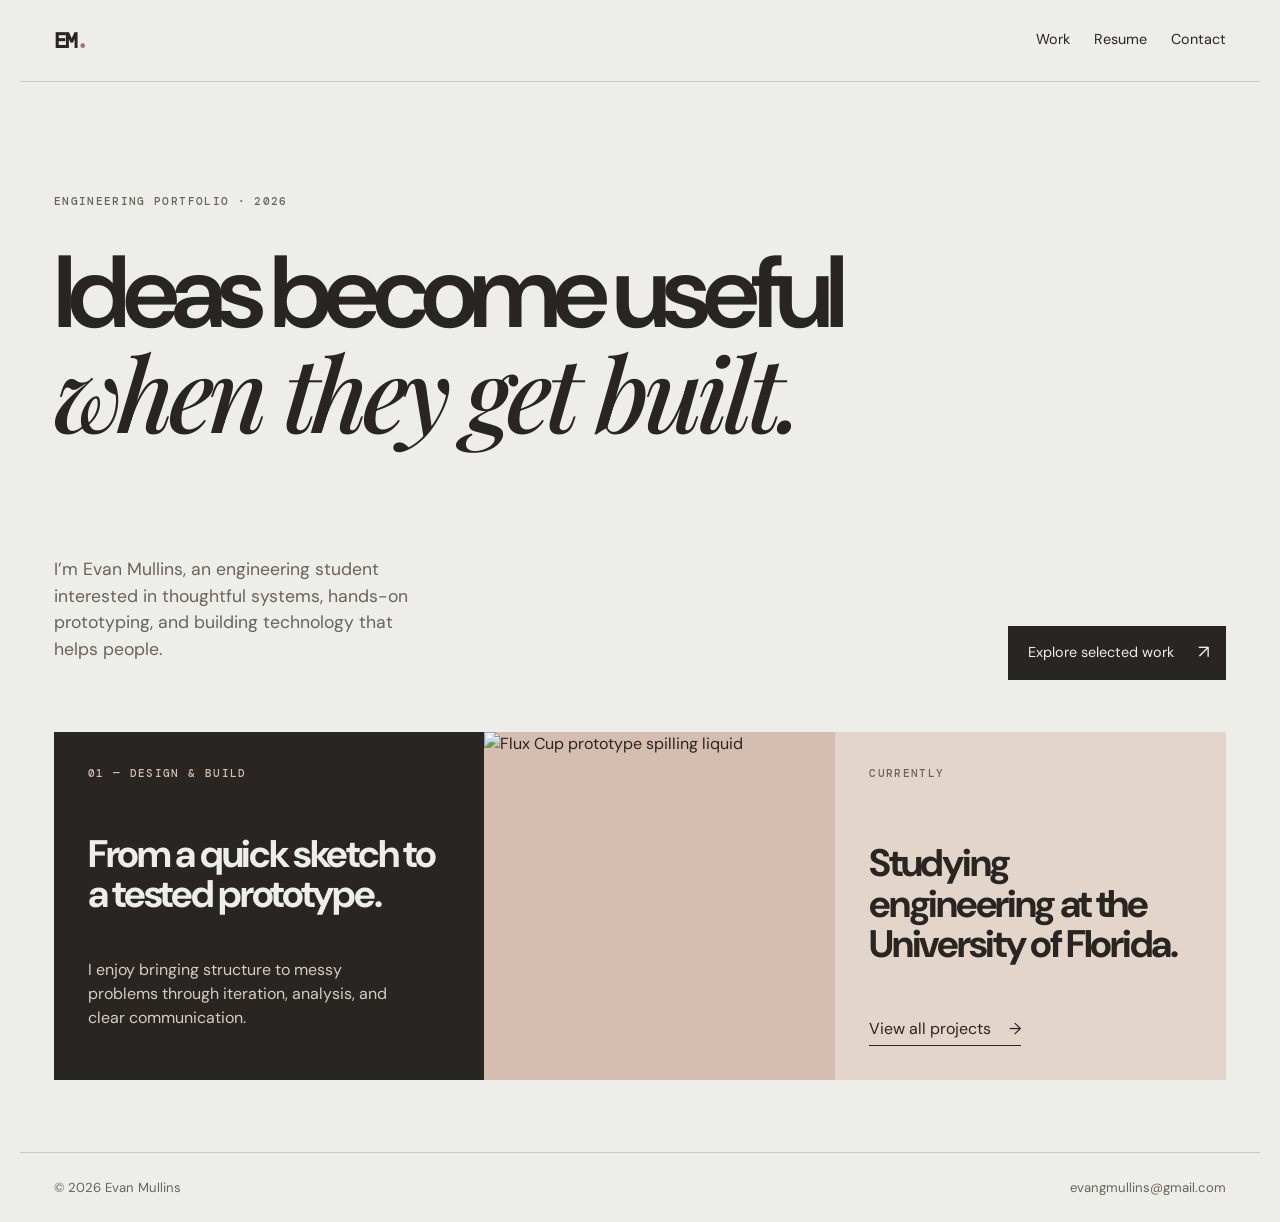
==== index.html @ 088f60da "Refactor portfolio application structure" ====
<!doctype html>
<html lang="en">
<head>
  <meta charset="UTF-8">
  <meta name="viewport" content="width=device-width, initial-scale=1.0">
  <meta name="description" content="Engineering portfolio of Evan Mullins.">
  <link rel="icon" href="assets/stars.png" type="image/png">
  <title>Evan Mullins — Engineering Portfolio</title>
  <link rel="stylesheet" href="assets/site.css">
</head>
<body>
  <header class="site-header">
    <a class="wordmark" href="index.html" aria-label="Evan Mullins home">EM<span>.</span></a>
    <nav aria-label="Primary navigation">
      <a href="pages/projects/projects.html">Work</a>
      <a href="pages/resume/resume.html">Resume</a>
      <a href="mailto:evangmullins@gmail.com">Contact</a>
    </nav>
  </header>

  <main>
    <section class="hero">
      <p class="eyebrow">Engineering portfolio · 2026</p>
      <h1>Ideas become useful<br><em>when they get built.</em></h1>
      <div class="hero-bottom">
        <p>I’m Evan Mullins, an engineering student interested in thoughtful systems, hands-on prototyping, and building technology that helps people.</p>
        <a class="button" href="pages/projects/projects.html">Explore selected work <span>↗</span></a>
      </div>
    </section>

    <section class="feature-grid" aria-label="Portfolio areas">
      <article class="feature-card feature-card--dark">
        <p class="eyebrow">01 — Design & build</p>
        <h2>From a quick sketch to a tested prototype.</h2>
        <p>I enjoy bringing structure to messy problems through iteration, analysis, and clear communication.</p>
      </article>
      <article class="feature-card feature-card--image">
        <img src="assets/engassets/cup/spill.png" alt="Flux Cup prototype spilling liquid">
      </article>
      <article class="feature-card feature-card--warm">
        <p class="eyebrow">Currently</p>
        <h2>Studying engineering at the University of Florida.</h2>
        <a class="text-link" href="pages/projects/projects.html">View all projects <span>→</span></a>
      </article>
    </section>
  </main>

  <footer class="site-footer">
    <p>© 2026 Evan Mullins</p>
    <a href="mailto:evangmullins@gmail.com">evangmullins@gmail.com</a>
  </footer>
</body>
</html>
---- assets/site.css ----
@import url('https://fonts.googleapis.com/css2?family=DM+Mono:wght@400;500&family=DM+Sans:opsz,wght@9..40,400;9..40,500;9..40,600;9..40,700&family=Playfair+Display:ital,wght@0,500;0,600;1,500;1,600&display=swap');

:root { --canvas:#EDEDE9; --surface:#F5EBE0; --sand:#E3D5CA; --clay:#D6CCC2; --accent:#D5BDAF; --ink:#292522; --muted:#6c625b; --line:rgba(41,37,34,.18); }
* { box-sizing:border-box; }
html { scroll-behavior:smooth; }
body { margin:0; background:var(--canvas); color:var(--ink); font-family:'DM Sans',Arial,sans-serif; line-height:1.5; }
a { color:inherit; text-decoration:none; }
.site-header, .site-footer { max-width:1240px; margin:auto; padding:25px 34px; display:flex; justify-content:space-between; align-items:center; }
.site-header { border-bottom:1px solid var(--line); }
.wordmark { font:600 1.3rem 'DM Mono',monospace; letter-spacing:-.1em; }.wordmark span { color:#9b7969; }
nav { display:flex; gap:24px; font-size:.9rem; } nav a { padding:4px 0; border-bottom:1px solid transparent; } nav a:hover, nav a.active { border-color:var(--ink); }
.hero { min-height:650px; max-width:1240px; margin:auto; padding:112px 34px 52px; display:flex; flex-direction:column; justify-content:space-between; }
.eyebrow, .project-meta, dt { text-transform:uppercase; letter-spacing:.12em; font:500 .7rem 'DM Mono',monospace; color:var(--muted); }
h1,h2,p { margin-top:0; } h1 { font-size:clamp(3.4rem,8vw,7.5rem); max-width:1000px; line-height:.96; letter-spacing:-.075em; font-weight:600; } h1 em, h2 em { font-family:'Playfair Display',Georgia,serif; font-weight:500; letter-spacing:-.055em; }
.hero-bottom { display:flex; justify-content:space-between; align-items:end; gap:40px; }.hero-bottom p { max-width:380px; font-size:1.1rem; color:var(--muted); }.button { display:inline-flex; align-items:center; gap:24px; padding:13px 16px 13px 20px; background:var(--ink); color:var(--canvas); font-size:.9rem; transition:transform .2s; }.button:hover { transform:translateY(-3px); }.button span { font-size:1.15rem; }
.feature-grid { max-width:1240px; margin:auto; padding:0 34px 72px; display:grid; grid-template-columns:1.1fr .9fr 1fr; min-height:420px; }.feature-card { padding:34px; display:flex; flex-direction:column; justify-content:space-between; }.feature-card h2 { font-size:clamp(1.8rem,3vw,3rem); letter-spacing:-.06em; line-height:1.05; margin:28px 0; }.feature-card--dark { background:var(--ink); color:var(--canvas); }.feature-card--dark .eyebrow { color:var(--accent); }.feature-card--dark p:not(.eyebrow) { color:var(--clay); max-width:28ch; }.feature-card--image { padding:0; background:var(--accent); }.feature-card--image img { width:100%; height:100%; object-fit:cover; }.feature-card--warm { background:var(--sand); }.text-link { border-bottom:1px solid var(--ink); padding-bottom:4px; width:max-content; }.text-link span { margin-left:14px; }
.site-footer { border-top:1px solid var(--line); color:var(--muted); font-size:.82rem; }.site-footer p { margin:0; }
.work-page, .case-study { max-width:1240px; margin:auto; padding:0 34px 80px; }.page-intro { padding:104px 0 84px; }.page-intro h1 { font-size:clamp(3rem,6vw,5.7rem); margin:20px 0 28px; }.intro-copy { max-width:490px; color:var(--muted); font-size:1.08rem; }.project-list { border-top:1px solid var(--line); }.project-row { display:grid; grid-template-columns:55px 180px 1fr 28px; align-items:center; gap:26px; padding:22px 0; border-bottom:1px solid var(--line); transition:padding .25s, background .25s; }.project-row:hover { padding-left:16px; padding-right:16px; background:var(--surface); }.project-number { font:500 .72rem 'DM Mono',monospace; color:var(--muted); }.project-thumbnail { height:125px; overflow:hidden; background:var(--clay); }.project-thumbnail img { width:100%; height:100%; object-fit:cover; transition:transform .4s; }.project-row:hover img { transform:scale(1.06); }.project-summary h2 { font-size:clamp(1.45rem,3vw,2.3rem); letter-spacing:-.055em; margin:5px 0; }.project-summary > p:last-child { color:var(--muted); margin-bottom:0; }.project-arrow { font-size:1.5rem; transition:transform .2s; }.project-row:hover .project-arrow { transform:translate(4px,-4px); }.empty-state { padding:50px 0; color:var(--muted); }
.back-link { display:inline-block; margin:40px 0 60px; font-size:.9rem; border-bottom:1px solid var(--ink); }.case-hero { max-width:790px; padding-bottom:50px; }.case-hero h1 { margin:18px 0 22px; }.case-hero > p:not(.eyebrow) { font-size:1.25rem; max-width:620px; color:var(--muted); }.tag-list { display:flex; flex-wrap:wrap; gap:8px; margin-top:28px; }.tag-list span { padding:6px 9px; background:var(--sand); font:500 .68rem 'DM Mono',monospace; text-transform:uppercase; letter-spacing:.07em; }.case-hero-image { display:block; width:100%; height:min(610px,60vw); object-fit:cover; background:var(--clay); }.case-details { display:grid; grid-template-columns:1.2fr .8fr; gap:9vw; padding:90px 9vw; background:var(--surface); }.case-details h2 { font:500 clamp(1.8rem,3vw,2.9rem)/1.12 'Playfair Display',Georgia,serif; letter-spacing:-.04em; }.case-details dl { margin:0; }.case-details dl div { border-top:1px solid var(--line); padding:18px 0 24px; }.case-details dt { margin-bottom:8px; }.case-details dd { margin:0; }.case-highlights { padding:90px 0; max-width:800px; }.case-highlights ol { list-style:none; padding:0; margin:30px 0 0; counter-reset:highlights; }.case-highlights li { counter-increment:highlights; font-size:clamp(1.35rem,2.4vw,2rem); letter-spacing:-.04em; padding:22px 0 22px 58px; border-top:1px solid var(--line); position:relative; }.case-highlights li::before { content:'0' counter(highlights); position:absolute; left:0; top:27px; font:500 .72rem 'DM Mono',monospace; color:var(--muted); }.gallery { padding-top:12px; }.gallery > div { display:grid; grid-template-columns:repeat(2,1fr); gap:16px; margin-top:26px; }.gallery img { width:100%; height:360px; object-fit:cover; background:var(--clay); }.gallery img:nth-child(3n) { grid-column:span 2; height:500px; }.not-found { min-height:60vh; padding-top:130px; }
.resume-page { max-width:1240px; margin:auto; padding:0 34px 80px; }.resume-intro { display:grid; grid-template-columns:1.25fr .75fr; gap:70px; align-items:end; padding:104px 0 70px; }.resume-intro h1 { font-size:clamp(3rem,6vw,5.7rem); margin:20px 0 0; }.resume-actions { padding-bottom:8px; }.resume-actions p { max-width:330px; color:var(--muted); margin-bottom:28px; }.resume-viewer { background:var(--surface); padding:18px; border:1px solid var(--line); }.resume-viewer iframe { display:block; width:100%; height:85vh; min-height:680px; border:0; background:white; }
@media (max-width:720px) { .site-header,.site-footer { padding:19px 20px; }.site-header nav { gap:14px; font-size:.8rem; }.hero { min-height:600px; padding:80px 20px 36px; }.hero-bottom { display:block; }.hero-bottom .button { margin-top:22px; }.feature-grid { grid-template-columns:1fr; padding:0 20px 40px; }.feature-card { min-height:280px; }.feature-card--image { min-height:320px; }.work-page,.case-study,.resume-page { padding-left:20px; padding-right:20px; }.page-intro { padding:72px 0 52px; }.project-row { grid-template-columns:34px 88px 1fr; gap:14px; }.project-thumbnail { height:92px; }.project-summary > p:last-child { display:none; }.project-summary h2 { font-size:1.35rem; }.project-arrow { display:none; }.case-details,.resume-intro { grid-template-columns:1fr; padding:50px 28px; gap:28px; }.resume-intro { padding:72px 0 52px; }.resume-viewer { padding:8px; }.resume-viewer iframe { min-height:520px; height:72vh; }.gallery > div { grid-template-columns:1fr; }.gallery img,.gallery img:nth-child(3n) { grid-column:auto; height:260px; }.case-hero-image { height:320px; }.back-link { margin:28px 0 45px; } }
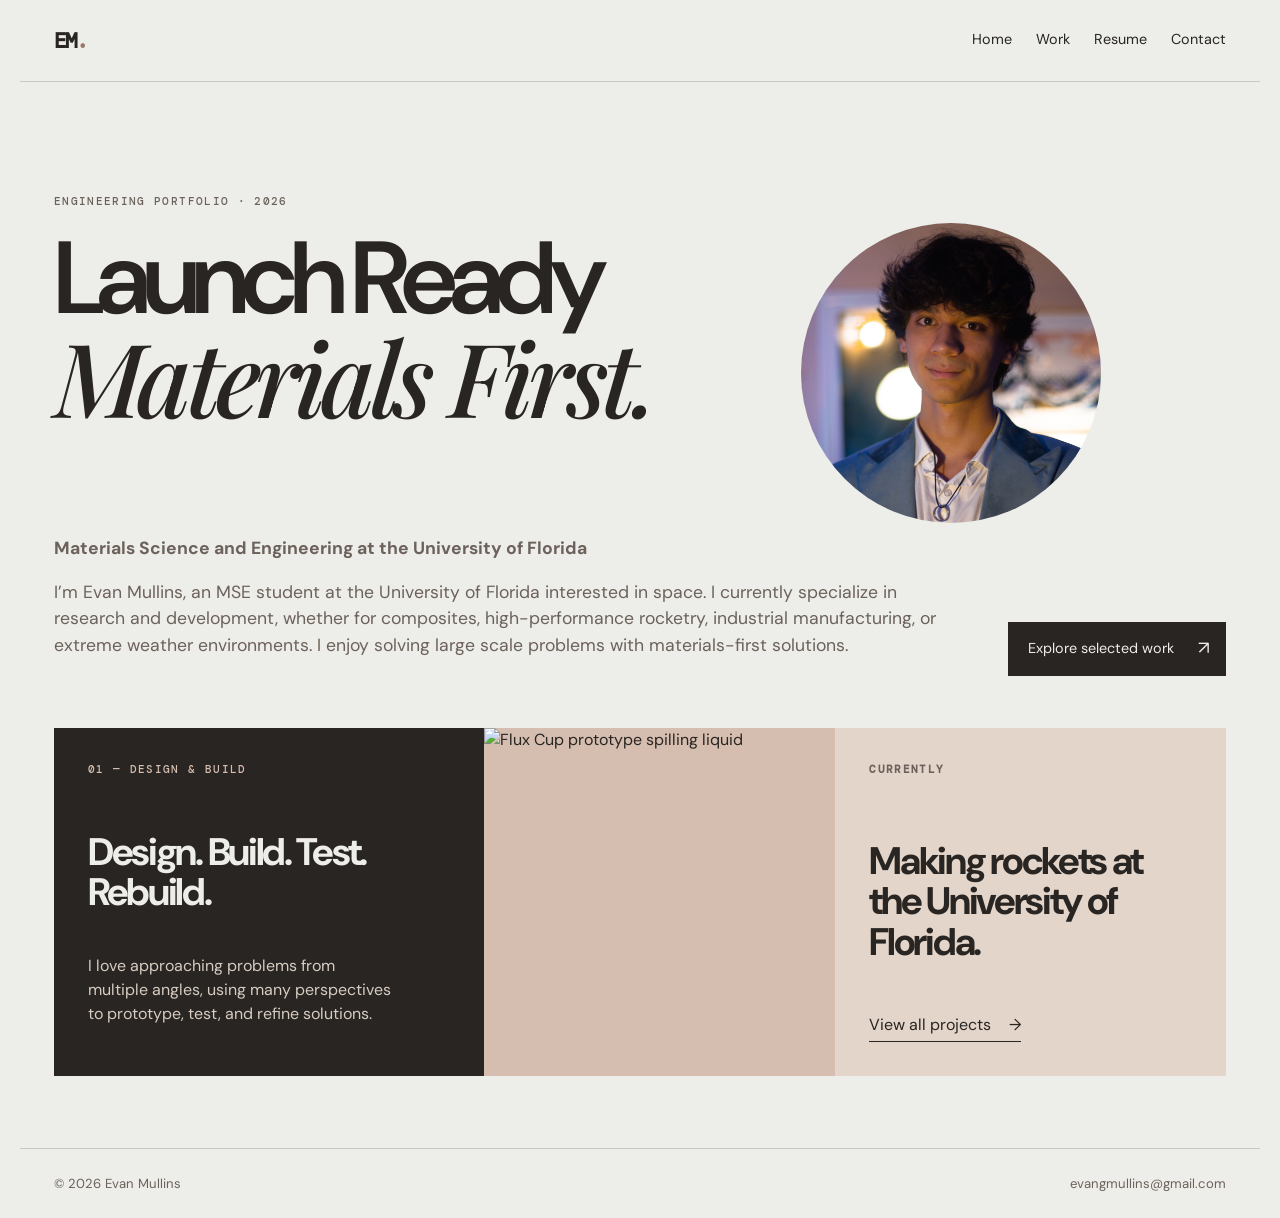
==== commit 06e91c8e: "Huge Update (index,projects) Fixed index, added timeline" ====
--- a/index.html
+++ b/index.html
@@ -12,6 +12,7 @@
   <header class="site-header">
     <a class="wordmark" href="index.html" aria-label="Evan Mullins home">EM<span>.</span></a>
     <nav aria-label="Primary navigation">
+      <a href="index.html">Home</a>
       <a href="pages/projects/projects.html">Work</a>
       <a href="pages/resume/resume.html">Resume</a>
       <a href="mailto:evangmullins@gmail.com">Contact</a>
@@ -21,9 +22,18 @@
   <main>
     <section class="hero">
       <p class="eyebrow">Engineering portfolio · 2026</p>
-      <h1>Ideas become useful<br><em>when they get built.</em></h1>
+      <div class="hero-title-wrapper">
+        <h1>Launch Ready<br><em>Materials First.</em></h1>
+        <img src="assets/headshot.jpg" alt="Evan Mullins" class="hero-pfp">
+      </div>
+      <h3 class="hero-subtitle">Materials Science and Engineering at the University of Florida</h3>
       <div class="hero-bottom">
-        <p>I’m Evan Mullins, an engineering student interested in thoughtful systems, hands-on prototyping, and building technology that helps people.</p>
+        <p>
+          I’m Evan Mullins, an MSE student at the University of Florida interested in space.
+          I currently specialize in research and development, 
+          whether for composites, high-performance rocketry, industrial manufacturing, or extreme weather environments.
+          I enjoy solving large scale problems with materials-first solutions.
+        </p>
         <a class="button" href="pages/projects/projects.html">Explore selected work <span>↗</span></a>
       </div>
     </section>
@@ -31,15 +41,15 @@
     <section class="feature-grid" aria-label="Portfolio areas">
       <article class="feature-card feature-card--dark">
         <p class="eyebrow">01 — Design & build</p>
-        <h2>From a quick sketch to a tested prototype.</h2>
-        <p>I enjoy bringing structure to messy problems through iteration, analysis, and clear communication.</p>
+        <h2>Design. Build. Test. Rebuild.</h2>
+        <p>I love approaching problems from multiple angles, using many perspectives to prototype, test, and refine solutions.</p>
       </article>
       <article class="feature-card feature-card--image">
         <img src="assets/engassets/cup/spill.png" alt="Flux Cup prototype spilling liquid">
       </article>
       <article class="feature-card feature-card--warm">
-        <p class="eyebrow">Currently</p>
-        <h2>Studying engineering at the University of Florida.</h2>
+        <p class="eyebrow"><b>Currently</b></p>
+        <h2>Making rockets at the University of Florida.</h2>
         <a class="text-link" href="pages/projects/projects.html">View all projects <span>→</span></a>
       </article>
     </section>
--- a/assets/site.css
+++ b/assets/site.css
@@ -1,21 +1,773 @@
 @import url('https://fonts.googleapis.com/css2?family=DM+Mono:wght@400;500&family=DM+Sans:opsz,wght@9..40,400;9..40,500;9..40,600;9..40,700&family=Playfair+Display:ital,wght@0,500;0,600;1,500;1,600&display=swap');
 
-:root { --canvas:#EDEDE9; --surface:#F5EBE0; --sand:#E3D5CA; --clay:#D6CCC2; --accent:#D5BDAF; --ink:#292522; --muted:#6c625b; --line:rgba(41,37,34,.18); }
-* { box-sizing:border-box; }
-html { scroll-behavior:smooth; }
-body { margin:0; background:var(--canvas); color:var(--ink); font-family:'DM Sans',Arial,sans-serif; line-height:1.5; }
-a { color:inherit; text-decoration:none; }
-.site-header, .site-footer { max-width:1240px; margin:auto; padding:25px 34px; display:flex; justify-content:space-between; align-items:center; }
-.site-header { border-bottom:1px solid var(--line); }
-.wordmark { font:600 1.3rem 'DM Mono',monospace; letter-spacing:-.1em; }.wordmark span { color:#9b7969; }
-nav { display:flex; gap:24px; font-size:.9rem; } nav a { padding:4px 0; border-bottom:1px solid transparent; } nav a:hover, nav a.active { border-color:var(--ink); }
-.hero { min-height:650px; max-width:1240px; margin:auto; padding:112px 34px 52px; display:flex; flex-direction:column; justify-content:space-between; }
-.eyebrow, .project-meta, dt { text-transform:uppercase; letter-spacing:.12em; font:500 .7rem 'DM Mono',monospace; color:var(--muted); }
-h1,h2,p { margin-top:0; } h1 { font-size:clamp(3.4rem,8vw,7.5rem); max-width:1000px; line-height:.96; letter-spacing:-.075em; font-weight:600; } h1 em, h2 em { font-family:'Playfair Display',Georgia,serif; font-weight:500; letter-spacing:-.055em; }
-.hero-bottom { display:flex; justify-content:space-between; align-items:end; gap:40px; }.hero-bottom p { max-width:380px; font-size:1.1rem; color:var(--muted); }.button { display:inline-flex; align-items:center; gap:24px; padding:13px 16px 13px 20px; background:var(--ink); color:var(--canvas); font-size:.9rem; transition:transform .2s; }.button:hover { transform:translateY(-3px); }.button span { font-size:1.15rem; }
-.feature-grid { max-width:1240px; margin:auto; padding:0 34px 72px; display:grid; grid-template-columns:1.1fr .9fr 1fr; min-height:420px; }.feature-card { padding:34px; display:flex; flex-direction:column; justify-content:space-between; }.feature-card h2 { font-size:clamp(1.8rem,3vw,3rem); letter-spacing:-.06em; line-height:1.05; margin:28px 0; }.feature-card--dark { background:var(--ink); color:var(--canvas); }.feature-card--dark .eyebrow { color:var(--accent); }.feature-card--dark p:not(.eyebrow) { color:var(--clay); max-width:28ch; }.feature-card--image { padding:0; background:var(--accent); }.feature-card--image img { width:100%; height:100%; object-fit:cover; }.feature-card--warm { background:var(--sand); }.text-link { border-bottom:1px solid var(--ink); padding-bottom:4px; width:max-content; }.text-link span { margin-left:14px; }
-.site-footer { border-top:1px solid var(--line); color:var(--muted); font-size:.82rem; }.site-footer p { margin:0; }
-.work-page, .case-study { max-width:1240px; margin:auto; padding:0 34px 80px; }.page-intro { padding:104px 0 84px; }.page-intro h1 { font-size:clamp(3rem,6vw,5.7rem); margin:20px 0 28px; }.intro-copy { max-width:490px; color:var(--muted); font-size:1.08rem; }.project-list { border-top:1px solid var(--line); }.project-row { display:grid; grid-template-columns:55px 180px 1fr 28px; align-items:center; gap:26px; padding:22px 0; border-bottom:1px solid var(--line); transition:padding .25s, background .25s; }.project-row:hover { padding-left:16px; padding-right:16px; background:var(--surface); }.project-number { font:500 .72rem 'DM Mono',monospace; color:var(--muted); }.project-thumbnail { height:125px; overflow:hidden; background:var(--clay); }.project-thumbnail img { width:100%; height:100%; object-fit:cover; transition:transform .4s; }.project-row:hover img { transform:scale(1.06); }.project-summary h2 { font-size:clamp(1.45rem,3vw,2.3rem); letter-spacing:-.055em; margin:5px 0; }.project-summary > p:last-child { color:var(--muted); margin-bottom:0; }.project-arrow { font-size:1.5rem; transition:transform .2s; }.project-row:hover .project-arrow { transform:translate(4px,-4px); }.empty-state { padding:50px 0; color:var(--muted); }
-.back-link { display:inline-block; margin:40px 0 60px; font-size:.9rem; border-bottom:1px solid var(--ink); }.case-hero { max-width:790px; padding-bottom:50px; }.case-hero h1 { margin:18px 0 22px; }.case-hero > p:not(.eyebrow) { font-size:1.25rem; max-width:620px; color:var(--muted); }.tag-list { display:flex; flex-wrap:wrap; gap:8px; margin-top:28px; }.tag-list span { padding:6px 9px; background:var(--sand); font:500 .68rem 'DM Mono',monospace; text-transform:uppercase; letter-spacing:.07em; }.case-hero-image { display:block; width:100%; height:min(610px,60vw); object-fit:cover; background:var(--clay); }.case-details { display:grid; grid-template-columns:1.2fr .8fr; gap:9vw; padding:90px 9vw; background:var(--surface); }.case-details h2 { font:500 clamp(1.8rem,3vw,2.9rem)/1.12 'Playfair Display',Georgia,serif; letter-spacing:-.04em; }.case-details dl { margin:0; }.case-details dl div { border-top:1px solid var(--line); padding:18px 0 24px; }.case-details dt { margin-bottom:8px; }.case-details dd { margin:0; }.case-highlights { padding:90px 0; max-width:800px; }.case-highlights ol { list-style:none; padding:0; margin:30px 0 0; counter-reset:highlights; }.case-highlights li { counter-increment:highlights; font-size:clamp(1.35rem,2.4vw,2rem); letter-spacing:-.04em; padding:22px 0 22px 58px; border-top:1px solid var(--line); position:relative; }.case-highlights li::before { content:'0' counter(highlights); position:absolute; left:0; top:27px; font:500 .72rem 'DM Mono',monospace; color:var(--muted); }.gallery { padding-top:12px; }.gallery > div { display:grid; grid-template-columns:repeat(2,1fr); gap:16px; margin-top:26px; }.gallery img { width:100%; height:360px; object-fit:cover; background:var(--clay); }.gallery img:nth-child(3n) { grid-column:span 2; height:500px; }.not-found { min-height:60vh; padding-top:130px; }
-.resume-page { max-width:1240px; margin:auto; padding:0 34px 80px; }.resume-intro { display:grid; grid-template-columns:1.25fr .75fr; gap:70px; align-items:end; padding:104px 0 70px; }.resume-intro h1 { font-size:clamp(3rem,6vw,5.7rem); margin:20px 0 0; }.resume-actions { padding-bottom:8px; }.resume-actions p { max-width:330px; color:var(--muted); margin-bottom:28px; }.resume-viewer { background:var(--surface); padding:18px; border:1px solid var(--line); }.resume-viewer iframe { display:block; width:100%; height:85vh; min-height:680px; border:0; background:white; }
-@media (max-width:720px) { .site-header,.site-footer { padding:19px 20px; }.site-header nav { gap:14px; font-size:.8rem; }.hero { min-height:600px; padding:80px 20px 36px; }.hero-bottom { display:block; }.hero-bottom .button { margin-top:22px; }.feature-grid { grid-template-columns:1fr; padding:0 20px 40px; }.feature-card { min-height:280px; }.feature-card--image { min-height:320px; }.work-page,.case-study,.resume-page { padding-left:20px; padding-right:20px; }.page-intro { padding:72px 0 52px; }.project-row { grid-template-columns:34px 88px 1fr; gap:14px; }.project-thumbnail { height:92px; }.project-summary > p:last-child { display:none; }.project-summary h2 { font-size:1.35rem; }.project-arrow { display:none; }.case-details,.resume-intro { grid-template-columns:1fr; padding:50px 28px; gap:28px; }.resume-intro { padding:72px 0 52px; }.resume-viewer { padding:8px; }.resume-viewer iframe { min-height:520px; height:72vh; }.gallery > div { grid-template-columns:1fr; }.gallery img,.gallery img:nth-child(3n) { grid-column:auto; height:260px; }.case-hero-image { height:320px; }.back-link { margin:28px 0 45px; } }
+/* ─────────────────────────────────────────────────────────────────────────────
+   CSS Variables
+────────────────────────────────────────────────────────────────────────────── */
+:root {
+  --canvas: #EDEDE9;
+  --surface: #F5EBE0;
+  --sand: #E3D5CA;
+  --clay: #D6CCC2;
+  --accent: #D5BDAF;
+  --ink: #292522;
+  --muted: #6c625b;
+  --line: rgba(41, 37, 34, .18);
+}
+
+/* ─────────────────────────────────────────────────────────────────────────────
+   Base Styles
+────────────────────────────────────────────────────────────────────────────── */
+* {
+  box-sizing: border-box;
+}
+
+html {
+  scroll-behavior: smooth;
+}
+
+body {
+  margin: 0;
+  background: var(--canvas);
+  color: var(--ink);
+  font-family: 'DM Sans', Arial, sans-serif;
+  line-height: 1.5;
+}
+
+a {
+  color: inherit;
+  text-decoration: none;
+}
+
+h1, h2, p {
+  margin-top: 0;
+}
+
+/* ─────────────────────────────────────────────────────────────────────────────
+   Header & Footer
+────────────────────────────────────────────────────────────────────────────── */
+.site-header, .site-footer {
+  max-width: 1240px;
+  margin: auto;
+  padding: 25px 34px;
+  display: flex;
+  justify-content: space-between;
+  align-items: center;
+}
+
+.site-header {
+  border-bottom: 1px solid var(--line);
+}
+
+.wordmark {
+  font: 600 1.3rem 'DM Mono', monospace;
+  letter-spacing: -.1em;
+}
+
+.wordmark span {
+  color: #9b7969;
+}
+
+nav {
+  display: flex;
+  gap: 24px;
+  font-size: .9rem;
+}
+
+nav a {
+  padding: 4px 0;
+  border-bottom: 1px solid transparent;
+}
+
+nav a:hover, nav a.active {
+  border-color: var(--ink);
+}
+
+.site-footer {
+  border-top: 1px solid var(--line);
+  color: var(--muted);
+  font-size: .82rem;
+}
+
+.site-footer p {
+  margin: 0;
+}
+
+/* ─────────────────────────────────────────────────────────────────────────────
+   Hero Section
+────────────────────────────────────────────────────────────────────────────── */
+.hero {
+  min-height: 100px;
+  max-width: 1240px;
+  margin: auto;
+  padding: 112px 34px 52px;
+  display: flex;
+  flex-direction: column;
+  justify-content: space-between;
+}
+
+.eyebrow, .project-meta, dt {
+  text-transform: uppercase;
+  letter-spacing: .12em;
+  font: 500 .7rem 'DM Mono', monospace;
+  color: var(--muted);
+  padding-bottom: 4px;
+}
+
+.hero-title-wrapper {
+  display: flex;
+  align-items: center;
+  gap: 1.5rem;
+}
+
+.hero-pfp {
+  margin-left: 125px;
+  width: 300px;
+  height: 300px;
+  border-radius: 50%;
+  object-fit: cover;
+  flex-shrink: 0;
+}
+
+h1 {
+  font-size: clamp(3.4rem, 8vw, 7.5rem);
+  max-width: 1000px;
+  line-height: .96;
+  letter-spacing: -.075em;
+  font-weight: 600;
+}
+
+h1 em, h2 em {
+  font-family: 'Playfair Display', Georgia, serif;
+  font-weight: 500;
+  letter-spacing: -.055em;
+}
+
+.hero-bottom {
+  display: flex;
+  justify-content: space-between;
+  align-items: end;
+  gap: 50px;
+}
+
+.hero-title {
+  font-size: 1.8rem;
+  font-weight: 500;
+  color: var(--muted);
+}
+
+.hero-subtitle {
+  font-size: 1.1rem;
+  color: var(--muted);
+  margin-top: 12px;
+}
+
+.hero-bottom p {
+  max-width: 900px;
+  font-size: 1.1rem;
+  color: var(--muted);
+}   
+.button {
+  display: inline-flex;
+  align-items: center;
+  gap: 24px;
+  padding: 13px 16px 13px 20px;
+  background: var(--ink);
+  color: var(--canvas);
+  font-size: .9rem;
+  transition: transform .2s;
+}
+
+.button:hover {
+  transform: translateY(-3px);
+}
+
+.button span {
+  font-size: 1.15rem;
+}
+
+/* ─────────────────────────────────────────────────────────────────────────────
+   Feature Grid
+────────────────────────────────────────────────────────────────────────────── */
+.feature-grid {
+  max-width: 1240px;
+  margin: auto;
+  padding: 0 34px 72px;
+  display: grid;
+  grid-template-columns: 1.1fr .9fr 1fr;
+  min-height: 420px;
+}
+
+.feature-card {
+  padding: 34px;
+  display: flex;
+  flex-direction: column;
+  justify-content: space-between;
+}
+
+.feature-card h2 {
+  font-size: clamp(1.8rem, 3vw, 3rem);
+  letter-spacing: -.06em;
+  line-height: 1.05;
+  margin: 28px 0;
+}
+
+.feature-card--dark {
+  background: var(--ink);
+  color: var(--canvas);
+}
+
+.feature-card--dark .eyebrow {
+  color: var(--accent);
+}
+
+.feature-card--dark p:not(.eyebrow) {
+  color: var(--clay);
+  max-width: 28ch;
+}
+
+.feature-card--image {
+  padding: 0;
+  background: var(--accent);
+}
+
+.feature-card--image img {
+  width: 100%;
+  height: 100%;
+  object-fit: cover;
+}
+
+.feature-card--warm {
+  background: var(--sand);
+}
+
+.text-link {
+  border-bottom: 1px solid var(--ink);
+  padding-bottom: 4px;
+  width: max-content;
+}
+
+.text-link span {
+  margin-left: 14px;
+}
+
+/* ─────────────────────────────────────────────────────────────────────────────
+   Work/Projects Page
+────────────────────────────────────────────────────────────────────────────── */
+.work-page, .case-study {
+  max-width: 1240px;
+  margin: auto;
+  padding: 0 34px 80px;
+}
+
+.page-intro {
+  padding: 104px 0 84px;
+}
+
+.page-intro h1 {
+  font-size: clamp(3rem, 6vw, 5.7rem);
+  margin: 20px 0 28px;
+}
+
+.intro-copy {
+  max-width: 490px;
+  color: var(--muted);
+  font-size: 1.08rem;
+}
+
+.project-list {
+  border-top: 1px solid var(--line);
+}
+
+.project-row {
+  display: grid;
+  grid-template-columns: 55px 180px 1fr 28px;
+  align-items: center;
+  gap: 26px;
+  padding: 22px 0;
+  border-bottom: 1px solid var(--line);
+  transition: padding .25s, background .25s;
+}
+
+.project-row:hover {
+  padding-left: 16px;
+  padding-right: 16px;
+  background: var(--surface);
+}
+
+.project-number {
+  font: 500 .72rem 'DM Mono', monospace;
+  color: var(--muted);
+}
+
+.project-thumbnail {
+  height: 125px;
+  overflow: hidden;
+  background: var(--clay);
+}
+
+.project-thumbnail img {
+  width: 100%;
+  height: 100%;
+  object-fit: cover;
+  transition: transform .4s;
+}
+
+.project-row:hover img {
+  transform: scale(1.06);
+}
+
+.project-summary h2 {
+  font-size: clamp(1.45rem, 3vw, 2.3rem);
+  letter-spacing: -.055em;
+  margin: 5px 0;
+}
+
+.project-summary > p:last-child {
+  color: var(--muted);
+  margin-bottom: 0;
+}
+
+.project-arrow {
+  font-size: 1.5rem;
+  transition: transform .2s;
+}
+
+.project-row:hover .project-arrow {
+  transform: translate(4px, -4px);
+}
+
+.empty-state {
+  padding: 50px 0;
+  color: var(--muted);
+}
+
+/* ─────────────────────────────────────────────────────────────────────────────
+   Timeline
+────────────────────────────────────────────────────────────────────────────── */
+.timeline-section {
+  margin: 0 0 60px;
+}
+
+.timeline {
+  display: flex;
+  gap: 48px;
+  overflow-x: auto;
+  padding: 0px 0 20px;
+  position: relative;
+}
+
+.timeline::before {
+  content: '';
+  position: absolute;
+  top: 30px; 
+  left: 0;
+  right: 0;
+  height: 1px;
+  background: var(--line);
+}
+
+.timeline-item {
+  flex: 0 0 240px;
+  display: flex;
+  flex-direction: column;
+  gap: 6px;
+  position: relative;
+  z-index: 1; 
+}
+
+.timeline-dot {
+  width: 10px;
+  height: 10px;
+  border-radius: 50%;
+  background: var(--ink);
+  margin: 6px 0;
+}
+
+.timeline-date,
+.timeline-type {
+  font: 500 .7rem 'DM Mono', monospace;
+  text-transform: uppercase;
+  letter-spacing: .12em;
+  color: var(--muted);
+}
+
+.timeline-title {
+  font-size: 1.1rem;
+  letter-spacing: -.03em;
+  margin: 4px 0 0;
+  font-weight: 600;
+}
+
+/* ─────────────────────────────────────────────────────────────────────────────
+   Case Study
+────────────────────────────────────────────────────────────────────────────── */
+.back-link {
+  display: inline-block;
+  margin: 40px 0 60px;
+  font-size: .9rem;
+  border-bottom: 1px solid var(--ink);
+}
+
+.case-hero {
+  max-width: 790px;
+  padding-bottom: 50px;
+}
+
+.case-hero h1 {
+  margin: 18px 0 22px;
+}
+
+.case-hero > p:not(.eyebrow) {
+  font-size: 1.25rem;
+  max-width: 620px;
+  color: var(--muted);
+}
+
+.tag-list {
+  display: flex;
+  flex-wrap: wrap;
+  gap: 8px;
+  margin-top: 28px;
+}
+
+.tag-list span {
+  padding: 6px 9px;
+  background: var(--sand);
+  font: 500 .68rem 'DM Mono', monospace;
+  text-transform: uppercase;
+  letter-spacing: .07em;
+}
+
+.case-hero-image {
+  display: block;
+  width: 100%;
+  height: min(610px, 60vw);
+  object-fit: cover;
+  background: var(--clay);
+}
+
+.case-details {
+  display: grid;
+  grid-template-columns: 1.2fr .8fr;
+  gap: 9vw;
+  padding: 90px 9vw;
+  background: var(--surface);
+}
+
+.case-details h2 {
+  font: 500 clamp(1.8rem, 3vw, 2.9rem)/1.12 'Playfair Display', Georgia, serif;
+  letter-spacing: -.04em;
+}
+
+.case-details dl {
+  margin: 0;
+}
+
+.case-details dl div {
+  border-top: 1px solid var(--line);
+  padding: 18px 0 24px;
+}
+
+.case-details dt {
+  margin-bottom: 8px;
+}
+
+.case-details dd {
+  margin: 0;
+}
+
+.case-highlights {
+  padding: 90px 0;
+  max-width: 800px;
+}
+
+.case-highlights ol {
+  list-style: none;
+  padding: 0;
+  margin: 30px 0 0;
+  counter-reset: highlights;
+}
+
+.case-highlights li {
+  counter-increment: highlights;
+  font-size: clamp(1.35rem, 2.4vw, 2rem);
+  letter-spacing: -.04em;
+  padding: 22px 0 22px 58px;
+  border-top: 1px solid var(--line);
+  position: relative;
+}
+
+.case-highlights li::before {
+  content: '0' counter(highlights);
+  position: absolute;
+  left: 0;
+  top: 27px;
+  font: 500 .72rem 'DM Mono', monospace;
+  color: var(--muted);
+}
+
+/* ─────────────────────────────────────────────────────────────────────────────
+   Gallery
+────────────────────────────────────────────────────────────────────────────── */
+.gallery {
+  padding-top: 12px;
+}
+
+.gallery > div {
+  display: grid;
+  grid-template-columns: repeat(2, 1fr);
+  gap: 16px;
+  margin-top: 26px;
+}
+
+.gallery-item {
+  padding: 0;
+  border: 0;
+  background: var(--clay);
+  cursor: zoom-in;
+  overflow: hidden;
+}
+
+.gallery img {
+  display: block;
+  width: 100%;
+  height: 360px;
+  aspect-ratio: 1;
+  object-fit: cover;
+  transition: transform .3s;
+}
+
+.gallery-item:hover img, .gallery-item:focus-visible img {
+  transform: scale(1.03);
+}
+
+.gallery-item:focus-visible {
+  outline: 3px solid var(--ink);
+  outline-offset: 3px;
+}
+
+.gallery-item:nth-child(3n) {
+  grid-column: span 2;
+}
+
+.gallery-item:nth-child(3n) img {
+  height: 500px;
+}
+
+.image-lightbox {
+  width: fit-content;
+  max-width: 54vw;
+  max-height: 56vh;
+  padding: 0;
+  border: 0;
+  background: transparent;
+  overflow: visible;
+}
+
+.image-lightbox::backdrop {
+  background: rgba(35, 30, 27, .86);
+  backdrop-filter: blur(5px);
+}
+
+.image-lightbox img {
+  display: block;
+  width: auto;
+  max-width: 50vw;
+  height: auto;
+  max-height: 50vh;
+  margin: auto;
+  object-fit: contain;
+  background: var(--canvas);
+}
+
+.lightbox-close {
+  position: absolute;
+  top: -14px;
+  right: -14px;
+  width: 38px;
+  height: 38px;
+  border: 1px solid var(--canvas);
+  border-radius: 50%;
+  background: var(--ink);
+  color: var(--canvas);
+  font-size: 1.65rem;
+  line-height: 1;
+  cursor: pointer;
+}
+
+.lightbox-close:hover, .lightbox-close:focus-visible {
+  background: #574a43;
+}
+
+/* ─────────────────────────────────────────────────────────────────────────────
+   Resume Page
+────────────────────────────────────────────────────────────────────────────── */
+.resume-page {
+  max-width: 1240px;
+  margin: auto;
+  padding: 0 34px 80px;
+}
+
+.resume-intro {
+  display: grid;
+  grid-template-columns: 1.25fr .75fr;
+  gap: 70px;
+  align-items: end;
+  padding: 104px 0 70px;
+}
+
+.resume-intro h1 {
+  font-size: clamp(3rem, 6vw, 5.7rem);
+  margin: 20px 0 0;
+}
+
+.resume-actions {
+  padding-bottom: 8px;
+}
+
+.resume-actions p {
+  max-width: 330px;
+  color: var(--muted);
+  margin-bottom: 28px;
+}
+
+.resume-viewer {
+  background: var(--surface);
+  padding: 18px;
+  border: 1px solid var(--line);
+}
+
+.resume-viewer iframe {
+  display: block;
+  width: 100%;
+  height: 85vh;
+  min-height: 680px;
+  border: 0;
+  background: white;
+}
+
+/* ─────────────────────────────────────────────────────────────────────────────
+   404 Page
+────────────────────────────────────────────────────────────────────────────── */
+.not-found {
+  min-height: 60vh;
+  padding-top: 130px;
+}
+
+/* ─────────────────────────────────────────────────────────────────────────────
+   Mobile Responsive
+────────────────────────────────────────────────────────────────────────────── */
+@media (max-width: 720px) {
+  .site-header, .site-footer {
+    padding: 19px 20px;
+  }
+
+  .site-header nav {
+    gap: 14px;
+    font-size: .8rem;
+  }
+
+  .hero {
+    min-height: 600px;
+    padding: 80px 20px 36px;
+  }
+
+  .hero-title-wrapper {
+    gap: 1rem;
+  }
+
+  .hero-pfp {
+    width: 60px;
+    height: 60px;
+  }
+
+  .hero-bottom {
+    display: block;
+  }
+
+  .hero-bottom .button {
+    margin-top: 22px;
+  }
+  
+  .feature-grid {
+    grid-template-columns: 1fr;
+    padding: 0 20px 40px;
+  }
+
+  .feature-card {
+    min-height: 280px;
+  }
+
+  .feature-card--image {
+    min-height: 320px;
+  }
+
+  .work-page, .case-study, .resume-page {
+    padding-left: 20px;
+    padding-right: 20px;
+  }
+
+  .page-intro {
+    padding: 72px 0 52px;
+  }
+
+  .project-row {
+    grid-template-columns: 34px 88px 1fr;
+    gap: 14px;
+  }
+
+  .project-thumbnail {
+    height: 92px;
+  }
+
+  .project-summary > p:last-child {
+    display: none;
+  }
+
+  .project-summary h2 {
+    font-size: 1.35rem;
+  }
+
+  .project-arrow {
+    display: none;
+  }
+
+  .case-details, .resume-intro {
+    grid-template-columns: 1fr;
+    padding: 50px 28px;
+    gap: 28px;
+  }
+
+  .resume-intro {
+    padding: 72px 0 52px;
+  }
+
+  .resume-viewer {
+    padding: 8px;
+  }
+
+  .resume-viewer iframe {
+    min-height: 520px;
+    height: 72vh;
+  }
+
+  .gallery > div {
+    grid-template-columns: 1fr;
+  }
+
+  .gallery-item:nth-child(3n) {
+    grid-column: auto;
+  }
+
+  .gallery img, .gallery-item:nth-child(3n) img {
+    height: 260px;
+  }
+
+  .case-hero-image {
+    height: 320px;
+  }
+
+  .back-link {
+    margin: 28px 0 45px;
+  }
+}
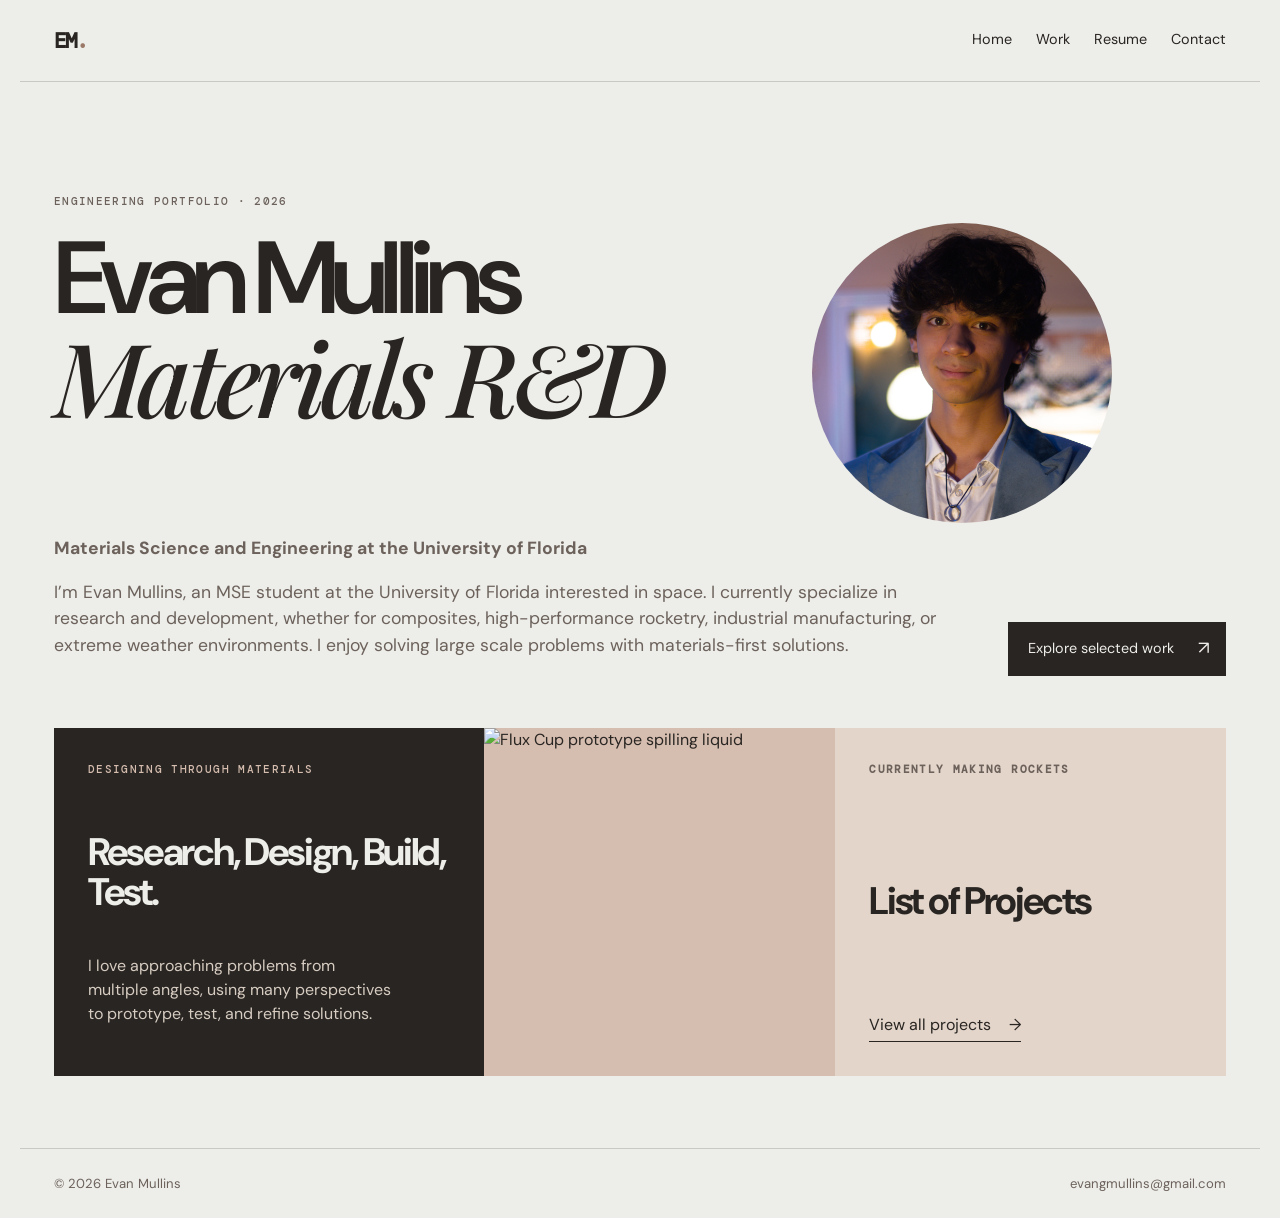
==== commit 2c3cc27d: "git push website update" ====
--- a/index.html
+++ b/index.html
@@ -23,7 +23,7 @@
     <section class="hero">
       <p class="eyebrow">Engineering portfolio · 2026</p>
       <div class="hero-title-wrapper">
-        <h1>Launch Ready<br><em>Materials First.</em></h1>
+        <h1>Evan Mullins<br><em>Materials R&D</em></h1>
         <img src="assets/headshot.jpg" alt="Evan Mullins" class="hero-pfp">
       </div>
       <h3 class="hero-subtitle">Materials Science and Engineering at the University of Florida</h3>
@@ -40,16 +40,16 @@
 
     <section class="feature-grid" aria-label="Portfolio areas">
       <article class="feature-card feature-card--dark">
-        <p class="eyebrow">01 — Design & build</p>
-        <h2>Design. Build. Test. Rebuild.</h2>
+        <p class="eyebrow">Designing through materials</p>
+        <h2>Research, Design, Build, Test.</h2>
         <p>I love approaching problems from multiple angles, using many perspectives to prototype, test, and refine solutions.</p>
       </article>
       <article class="feature-card feature-card--image">
         <img src="assets/engassets/cup/spill.png" alt="Flux Cup prototype spilling liquid">
       </article>
       <article class="feature-card feature-card--warm">
-        <p class="eyebrow"><b>Currently</b></p>
-        <h2>Making rockets at the University of Florida.</h2>
+        <p class="eyebrow"><b>Currently making rockets</b></p>
+        <h2>List of Projects</h2>
         <a class="text-link" href="pages/projects/projects.html">View all projects <span>→</span></a>
       </article>
     </section>
--- a/assets/site.css
+++ b/assets/site.css
@@ -349,10 +349,12 @@
 }
 
 .timeline {
-  display: flex;
+  display: grid;
+  grid-auto-flow: column;
+  grid-auto-columns: 240px;
   gap: 48px;
   overflow-x: auto;
-  padding: 0px 0 20px;
+  padding: 0 0 20px;
   position: relative;
 }
 
@@ -367,7 +369,7 @@
 }
 
 .timeline-item {
-  flex: 0 0 240px;
+  flex: 0 0 260x;
   display: flex;
   flex-direction: column;
   gap: 6px;
@@ -396,6 +398,20 @@
   letter-spacing: -.03em;
   margin: 4px 0 0;
   font-weight: 600;
+}
+
+.timeline-title-row {
+  display: flex;
+  align-items: center;
+  gap: 8px;
+}
+
+.timeline-logo {
+  width: 40px;
+  height: 40px;
+  border-radius: 50%;
+  object-fit: cover;
+  flex-shrink: 0;
 }
 
 /* ─────────────────────────────────────────────────────────────────────────────
@@ -770,4 +786,71 @@
   .back-link {
     margin: 28px 0 45px;
   }
+}
+/* ─────────────────────────────────────────────────────────────────────────────
+   List Controls (filter + sort)
+────────────────────────────────────────────────────────────────────────────── */
+.list-controls {
+  display: flex;
+  justify-content: space-between;
+  align-items: center;
+  gap: 20px;
+  padding: 0 0 24px;
+  flex-wrap: wrap;
+}
+
+.filter-tags {
+  display: flex;
+  flex-wrap: wrap;
+  gap: 8px;
+}
+
+.filter-tag {
+  padding: 6px 12px;
+  background: var(--sand);
+  border: 1px solid transparent;
+  font: 500 .68rem 'DM Mono', monospace;
+  text-transform: uppercase;
+  letter-spacing: .07em;
+  color: var(--muted);
+  cursor: pointer;
+  transition: background .2s, color .2s, border-color .2s;
+}
+
+.filter-tag:hover {
+  border-color: var(--line);
+}
+
+.filter-tag.active {
+  background: var(--ink);
+  color: var(--canvas);
+}
+
+.sort-control {
+  display: flex;
+  align-items: center;
+  gap: 10px;
+}
+
+.sort-control label {
+  font: 500 .7rem 'DM Mono', monospace;
+  text-transform: uppercase;
+  letter-spacing: .12em;
+  color: var(--muted);
+}
+
+.sort-control select {
+  padding: 8px 12px;
+  background: var(--surface);
+  border: 1px solid var(--line);
+  color: var(--ink);
+  font: 400 .85rem 'DM Sans', sans-serif;
+  cursor: pointer;
+}
+
+@media (max-width: 720px) {
+  .list-controls {
+    flex-direction: column;
+    align-items: flex-start;
+  }
 }
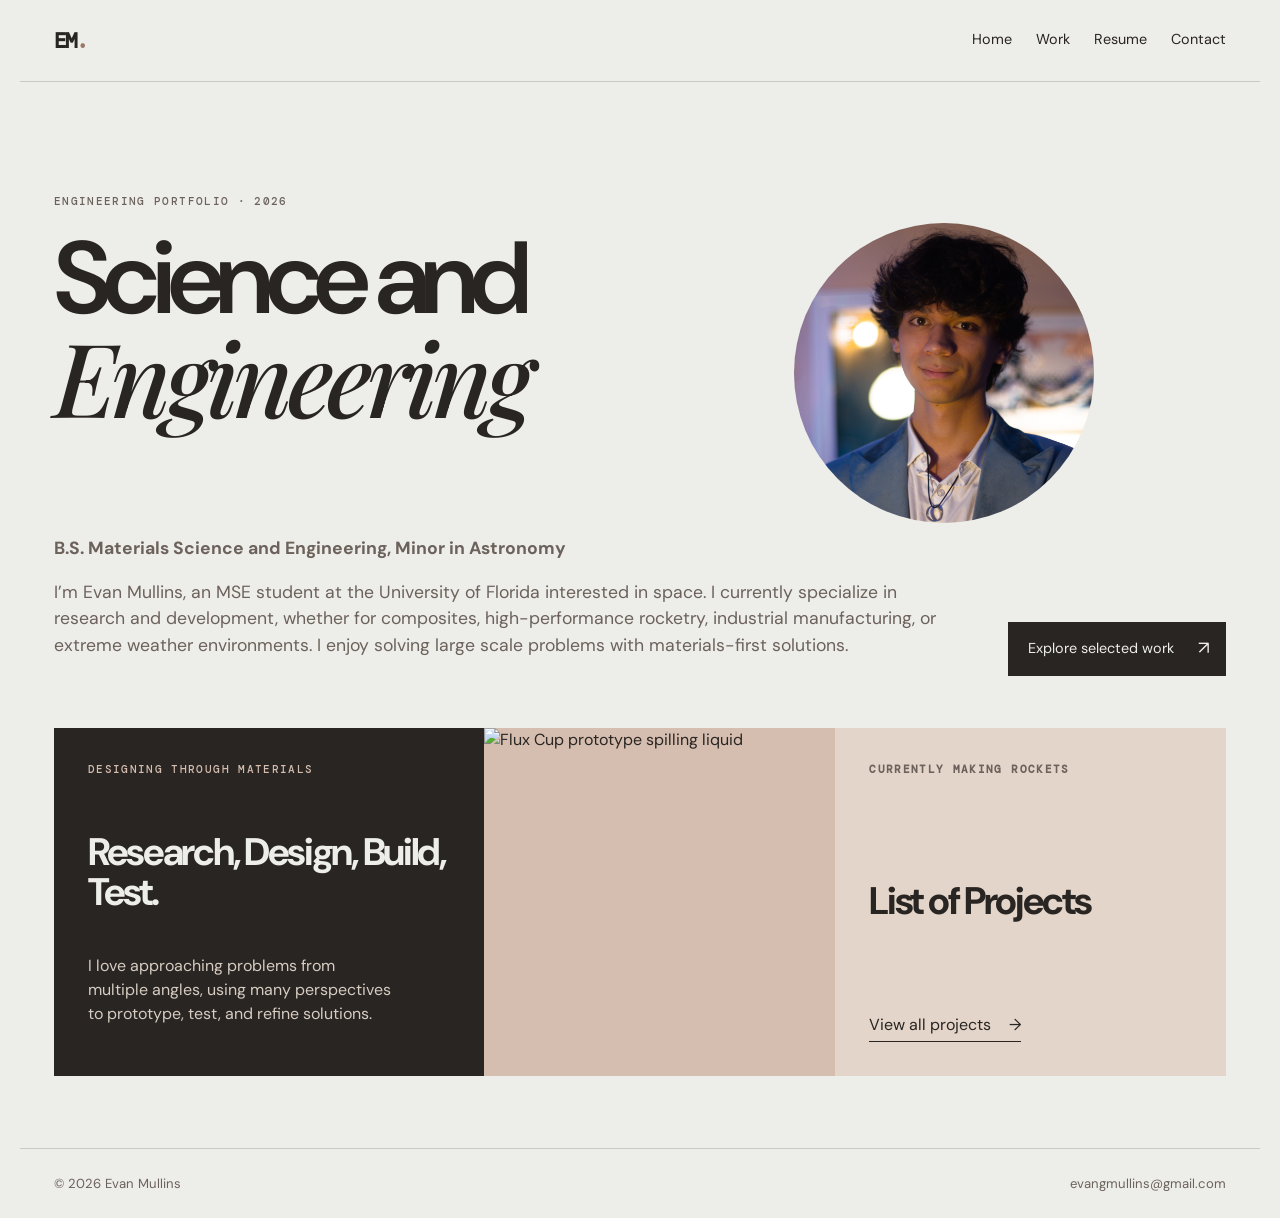
==== commit 341df38f: "Actually added descriptions to all projects huge for projects.json" ====
--- a/index.html
+++ b/index.html
@@ -5,7 +5,7 @@
   <meta name="viewport" content="width=device-width, initial-scale=1.0">
   <meta name="description" content="Engineering portfolio of Evan Mullins.">
   <link rel="icon" href="assets/stars.png" type="image/png">
-  <title>Evan Mullins — Engineering Portfolio</title>
+  <title>Portfolio — Evan Mullins</title>
   <link rel="stylesheet" href="assets/site.css">
 </head>
 <body>
@@ -23,10 +23,10 @@
     <section class="hero">
       <p class="eyebrow">Engineering portfolio · 2026</p>
       <div class="hero-title-wrapper">
-        <h1>Evan Mullins<br><em>Materials R&D</em></h1>
+        <h1>Science and<br><em>Engineering &emsp;</em></h1>
         <img src="assets/headshot.jpg" alt="Evan Mullins" class="hero-pfp">
       </div>
-      <h3 class="hero-subtitle">Materials Science and Engineering at the University of Florida</h3>
+      <h3 class="hero-subtitle">B.S. Materials Science and Engineering, Minor in Astronomy</h3>
       <div class="hero-bottom">
         <p>
           I’m Evan Mullins, an MSE student at the University of Florida interested in space.
--- a/assets/site.css
+++ b/assets/site.css
@@ -349,19 +349,24 @@
 }
 
 .timeline {
+  overflow-x: auto;
+  padding: 0 0 20px;
+  max-width: 100%;
+}
+
+.timeline-track {
   display: grid;
   grid-auto-flow: column;
   grid-auto-columns: 240px;
   gap: 48px;
-  overflow-x: auto;
-  padding: 0 0 20px;
+  width: max-content;
   position: relative;
 }
 
-.timeline::before {
+.timeline-track::before {
   content: '';
   position: absolute;
-  top: 30px; 
+  top: 30px;
   left: 0;
   right: 0;
   height: 1px;
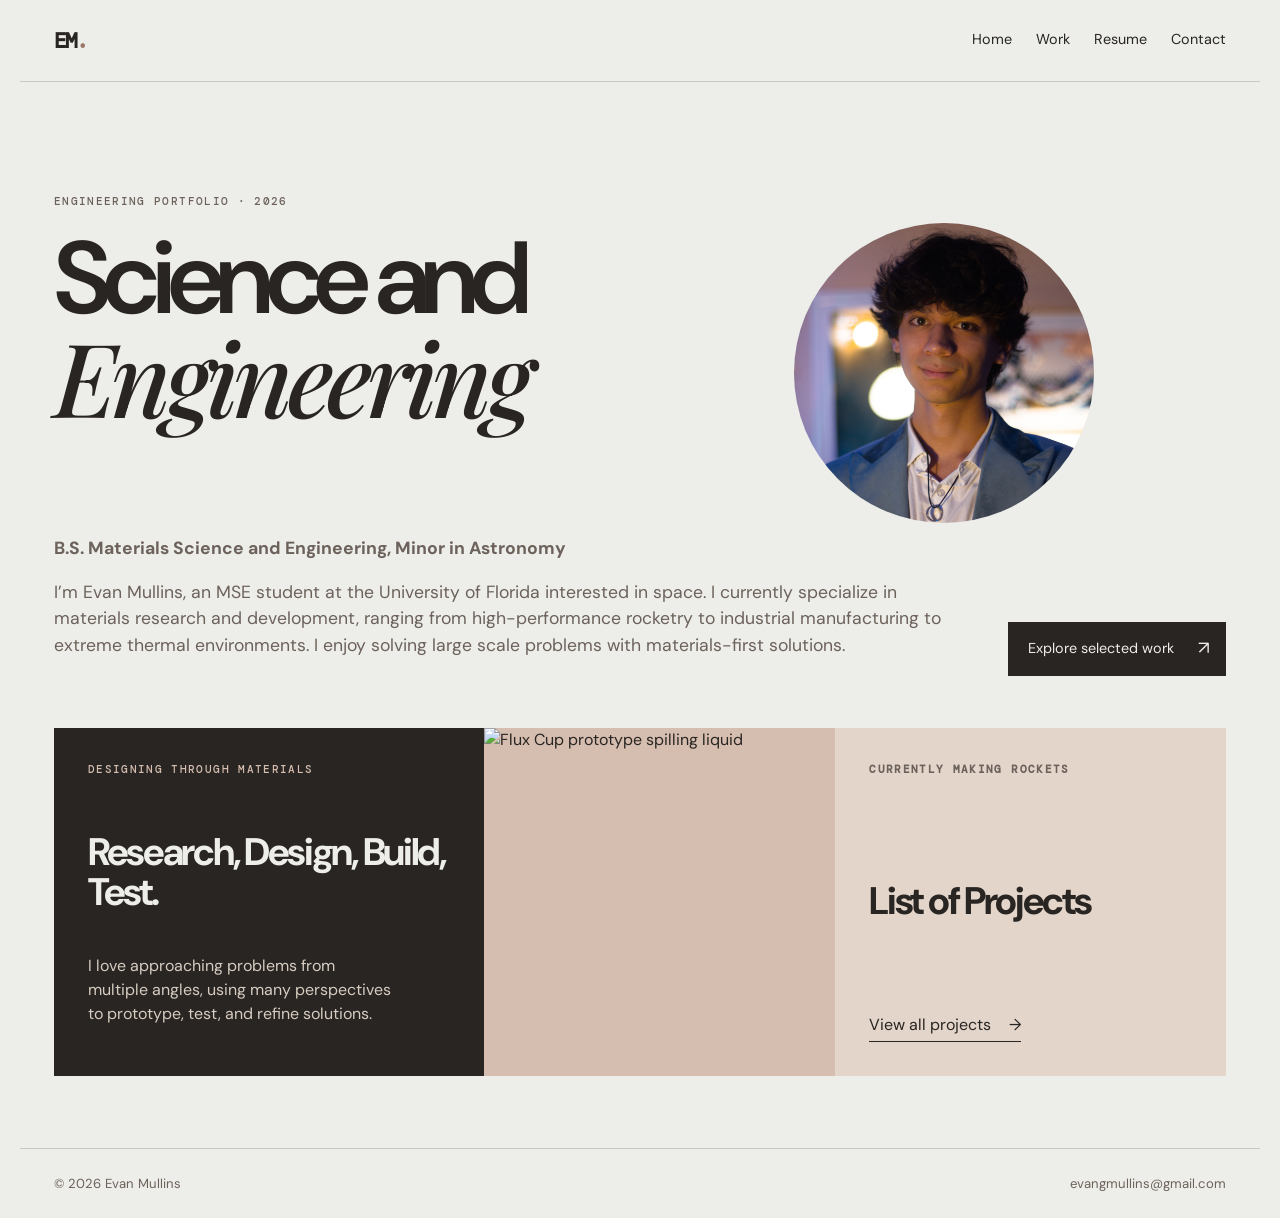
==== commit 04a96ec5: "Update index.html updated my intro lmao how many git pushes do i have" ====
--- a/index.html
+++ b/index.html
@@ -30,8 +30,8 @@
       <div class="hero-bottom">
         <p>
           I’m Evan Mullins, an MSE student at the University of Florida interested in space.
-          I currently specialize in research and development, 
-          whether for composites, high-performance rocketry, industrial manufacturing, or extreme weather environments.
+          I currently specialize in materials research and development, 
+          ranging from high-performance rocketry to industrial manufacturing to extreme thermal environments.
           I enjoy solving large scale problems with materials-first solutions.
         </p>
         <a class="button" href="pages/projects/projects.html">Explore selected work <span>↗</span></a>
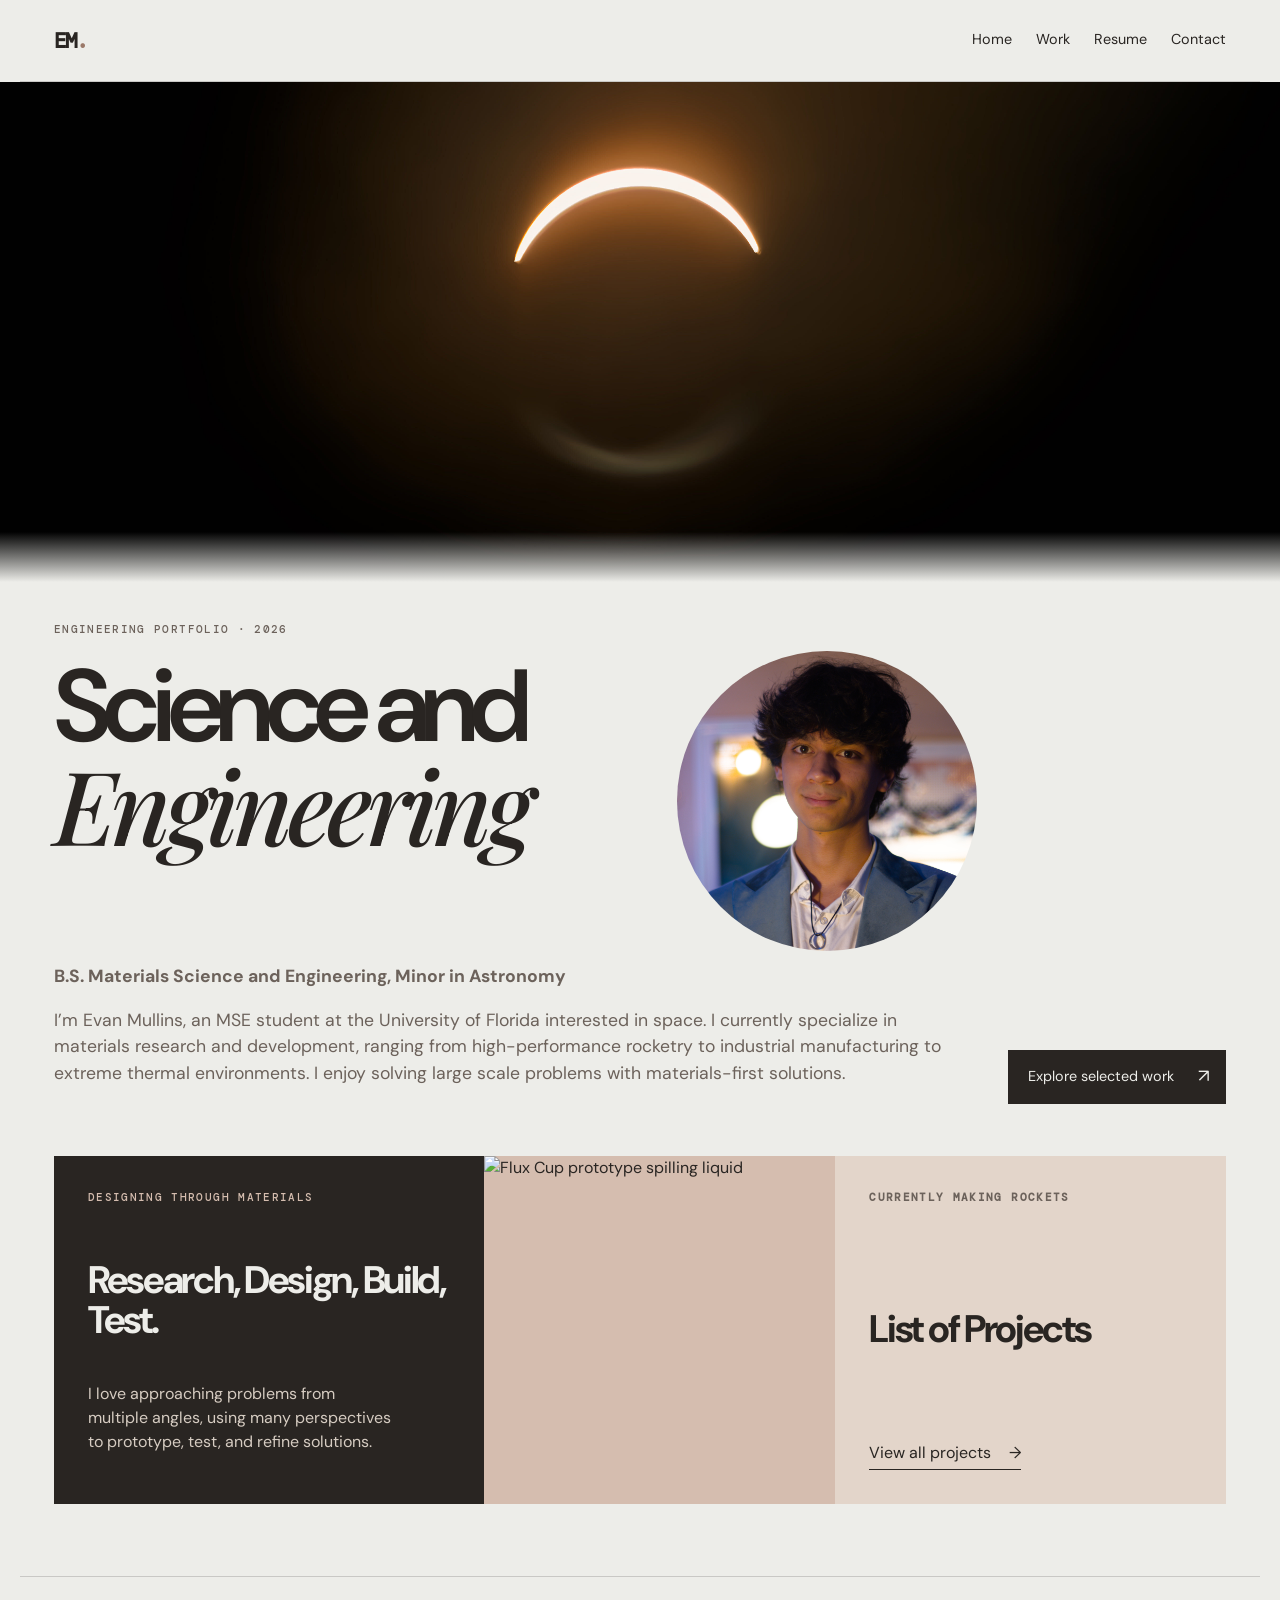
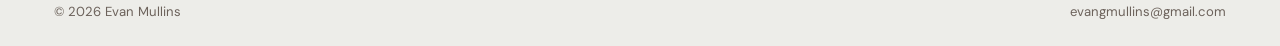
==== commit b3951020: "banner added banner to home page!!!" ====
--- a/index.html
+++ b/index.html
@@ -21,9 +21,12 @@
 
   <main>
     <section class="hero">
+      <div class="hero-banner-wrap">
+        <img src="assets/banner.jpg" alt="" class="hero-banner">
+      </div>
       <p class="eyebrow">Engineering portfolio · 2026</p>
       <div class="hero-title-wrapper">
-        <h1>Science and<br><em>Engineering &emsp;</em></h1>
+        <h1>Science and<br><em>Engineering</em></h1>
         <img src="assets/headshot.jpg" alt="Evan Mullins" class="hero-pfp">
       </div>
       <h3 class="hero-subtitle">B.S. Materials Science and Engineering, Minor in Astronomy</h3>
--- a/assets/site.css
+++ b/assets/site.css
@@ -126,6 +126,30 @@
   border-radius: 50%;
   object-fit: cover;
   flex-shrink: 0;
+}
+
+.hero-banner-wrap {
+  position: relative;
+  width: 100vw;
+  height: min(500px, 42vw);
+  margin-top: -112px;
+  margin-left: calc(50% - 50vw);
+  margin-right: calc(50% - 50vw);
+  margin-bottom: 40px;
+  overflow: hidden;
+}
+.hero-banner {
+  display: block;
+  width: 100%;
+  height: 100%;
+  object-fit: cover;
+}
+.hero-banner-wrap::after {
+  content: '';
+  position: absolute;
+  inset: 0;
+  background: linear-gradient(to bottom, transparent 90%, var(--canvas) 100%);
+  pointer-events: none;
 }
 
 h1 {
